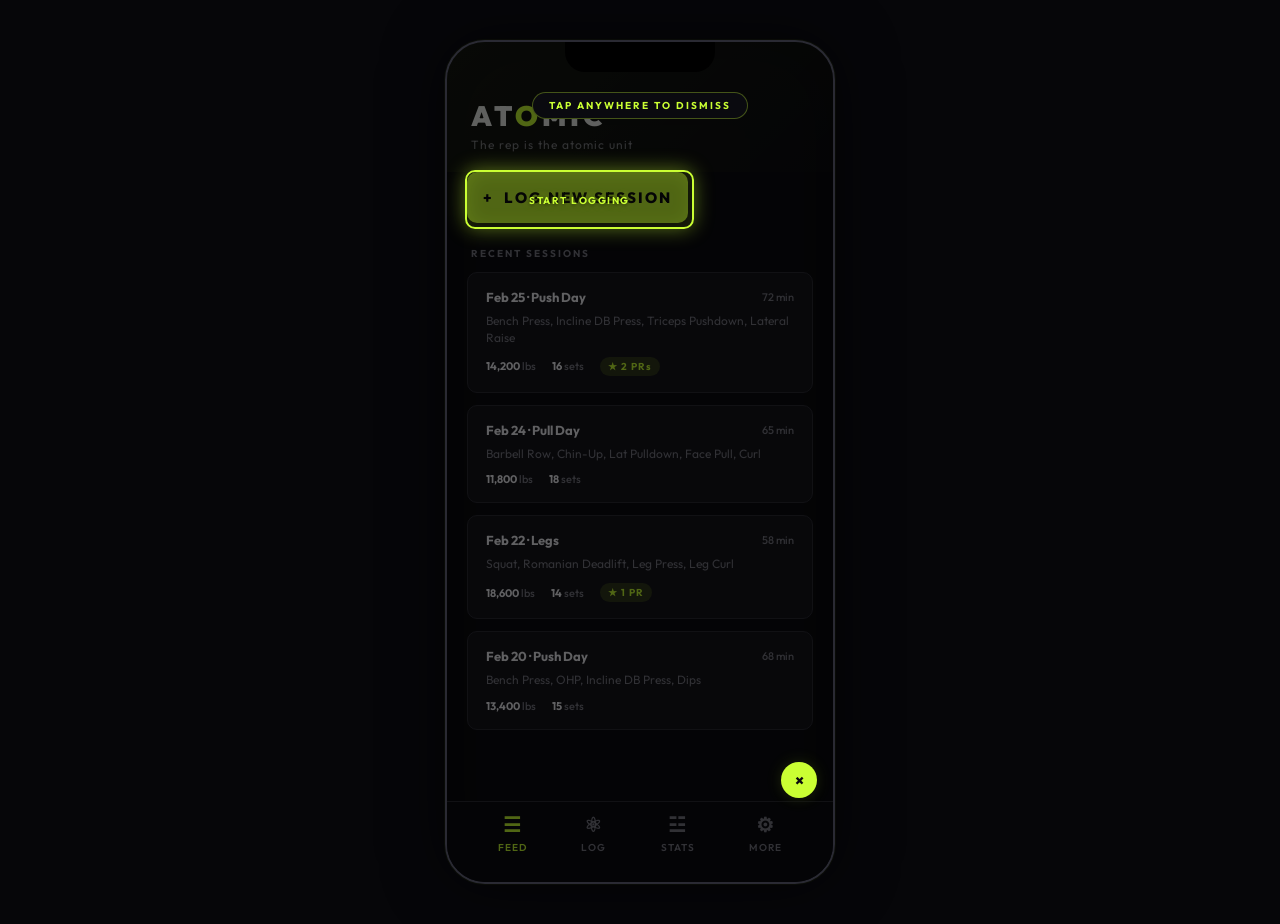
==== designs/prototype.html @ 3851bb8d "Update hotspot hints to reflect all interactive elements - Exercise screen: add delete-set hint - De" ====
<!DOCTYPE html>
<html lang="en">
<head>
<meta charset="UTF-8">
<meta name="viewport" content="width=device-width, initial-scale=1.0">
<title>Atomic — Interactive Prototype</title>
<link href="https://fonts.googleapis.com/css2?family=Outfit:wght@300;400;500;600;700;800;900&display=swap" rel="stylesheet">
<style>
  *, *::before, *::after { box-sizing: border-box; margin: 0; padding: 0; }

  body {
    background: #060609;
    font-family: 'Outfit', sans-serif;
    color: #F0F0F5;
    min-height: 100vh;
    display: flex;
    justify-content: center;
    align-items: flex-start;
    padding: 40px 20px;
  }

  :root {
    --bg: #0A0A0F;
    --surface: #141419;
    --border: #2A2A33;
    --text-primary: #F0F0F5;
    --text-secondary: #7A7A85;
    --text-tertiary: #4A4A52;
    --volt: #CAFF33;
    --volt-dim: rgba(202, 255, 51, 0.15);
    --volt-glow: rgba(202, 255, 51, 0.4);
    --cyan: #00E5FF;
    --cyan-dim: rgba(0, 229, 255, 0.08);
    --cyan-glow: rgba(0, 229, 255, 0.35);
    --radius: 10px;
    --radius-sm: 6px;
  }

  /* ── Phone Frame ── */
  .phone {
    width: 390px;
    height: 844px;
    background: var(--bg);
    border-radius: 40px;
    border: 2px solid var(--border);
    overflow: hidden;
    position: relative;
    box-shadow:
      0 0 60px rgba(0,0,0,0.6),
      0 0 1px 1px rgba(202,255,51,0.05),
      inset 0 0 80px rgba(0,0,0,0.3);
  }

  .phone::before {
    content: '';
    position: absolute;
    top: 0;
    left: 50%;
    transform: translateX(-50%);
    width: 150px;
    height: 30px;
    background: #000;
    border-radius: 0 0 20px 20px;
    z-index: 10;
  }

  /* ── Screens ── */
  .screen {
    position: absolute;
    inset: 0;
    display: none;
    flex-direction: column;
  }

  .screen.active {
    display: flex;
  }

  .screen-scroll {
    flex: 1;
    overflow-y: auto;
    padding-bottom: 80px;
  }

  .screen-scroll::-webkit-scrollbar { width: 0; }

  /* ── Bottom Nav ── */
  .bottom-nav {
    position: absolute;
    bottom: 0;
    left: 0;
    right: 0;
    padding: 10px 24px 28px;
    display: flex;
    justify-content: space-around;
    border-top: 1px solid var(--border);
    background: rgba(10,10,15,0.95);
    z-index: 5;
  }

  .nav-item {
    display: flex;
    flex-direction: column;
    align-items: center;
    gap: 4px;
    font-size: 10px;
    font-weight: 600;
    letter-spacing: 1px;
    text-transform: uppercase;
    color: var(--text-secondary);
    cursor: pointer;
  }

  .nav-item.active { color: var(--volt); }
  .nav-item .nav-icon { font-size: 20px; }

  /* ── Ambient Header ── */
  .header-ambient {
    position: relative;
    overflow: hidden;
  }

  .header-ambient::before {
    content: '';
    position: absolute;
    inset: 0;
    background: linear-gradient(135deg, rgba(202,255,51,0.06) 0%, transparent 40%, rgba(0,229,255,0.04) 60%, transparent 100%);
    background-size: 300% 300%;
    animation: ambientGlow 8s ease-in-out infinite;
    pointer-events: none;
  }

  @keyframes ambientGlow {
    0%, 100% { background-position: 0% 50%; }
    25% { background-position: 100% 0%; }
    50% { background-position: 100% 100%; }
    75% { background-position: 0% 100%; }
  }

  /* ── Clickable elements ── */
  [data-goto] { cursor: pointer; }
  [data-goto]:hover { opacity: 0.85; }

  /* ═══════════════════════════════════
     SCREEN: HOME
     ═══════════════════════════════════ */

  .home-header {
    padding: 56px 24px 20px;
  }

  .home-logo {
    font-size: 28px;
    font-weight: 900;
    letter-spacing: 4px;
    text-transform: uppercase;
  }

  .home-logo span { color: var(--volt); }

  .home-subtitle {
    font-size: 12px;
    color: var(--text-secondary);
    letter-spacing: 1px;
    margin-top: 4px;
  }

  .log-new-btn {
    display: flex;
    align-items: center;
    justify-content: center;
    gap: 10px;
    margin: 0 20px 24px;
    padding: 16px;
    background: var(--volt);
    color: #0A0A0F;
    border: none;
    border-radius: var(--radius);
    font-family: 'Outfit', sans-serif;
    font-size: 15px;
    font-weight: 800;
    letter-spacing: 2px;
    text-transform: uppercase;
    cursor: pointer;
    box-shadow: 0 0 20px var(--volt-dim), 0 4px 12px rgba(0,0,0,0.3);
    transition: box-shadow 0.2s;
  }

  .log-new-btn:hover {
    box-shadow: 0 0 32px var(--volt-glow), 0 4px 12px rgba(0,0,0,0.3);
  }

  .feed-label {
    font-size: 10px;
    font-weight: 700;
    letter-spacing: 2px;
    text-transform: uppercase;
    color: var(--text-secondary);
    padding: 0 24px 12px;
  }

  /* ── Session Cards (Feed) ── */
  .session-card {
    margin: 0 20px 12px;
    padding: 16px 18px;
    background: var(--surface);
    border: 1px solid var(--border);
    border-radius: var(--radius);
    cursor: pointer;
    transition: border-color 0.2s;
  }

  .session-card:hover {
    border-color: rgba(202,255,51,0.2);
  }

  .sc-top {
    display: flex;
    justify-content: space-between;
    align-items: center;
    margin-bottom: 8px;
  }

  .sc-date {
    font-size: 13px;
    font-weight: 700;
    color: var(--text-primary);
  }

  .sc-duration {
    font-size: 11px;
    color: var(--text-secondary);
    font-weight: 500;
  }

  .sc-exercises {
    font-size: 12px;
    color: var(--text-secondary);
    margin-bottom: 10px;
    line-height: 1.4;
  }

  .sc-bottom {
    display: flex;
    gap: 16px;
    align-items: center;
  }

  .sc-stat {
    font-size: 11px;
    color: var(--text-secondary);
    font-weight: 500;
  }

  .sc-stat strong {
    color: var(--text-primary);
    font-weight: 700;
  }

  .sc-pr {
    font-size: 10px;
    font-weight: 700;
    color: var(--volt);
    letter-spacing: 1px;
    background: var(--volt-dim);
    padding: 3px 8px;
    border-radius: 10px;
  }

  /* ═══════════════════════════════════
     SCREEN: SESSION
     ═══════════════════════════════════ */

  .session-header {
    padding: 52px 24px 16px;
  }

  .session-header-top {
    display: flex;
    align-items: center;
    justify-content: space-between;
    margin-bottom: 12px;
  }

  .session-title {
    font-size: 22px;
    font-weight: 800;
    letter-spacing: 1px;
  }

  .session-timer {
    font-size: 14px;
    font-weight: 600;
    color: var(--volt);
    font-variant-numeric: tabular-nums;
  }

  .session-back {
    color: var(--text-secondary);
    font-size: 20px;
    cursor: pointer;
  }

  /* ── Session Notes ── */
  .session-note-area {
    margin: 0 20px 16px;
    padding: 12px 14px;
    background: var(--surface);
    border: 1px solid var(--border);
    border-radius: var(--radius-sm);
    display: flex;
    align-items: flex-start;
    gap: 10px;
    cursor: pointer;
    transition: border-color 0.2s;
  }

  .session-note-area:hover {
    border-color: rgba(202,255,51,0.2);
  }

  .session-note-icon {
    font-size: 14px;
    color: var(--text-secondary);
    flex-shrink: 0;
    margin-top: 1px;
  }

  .session-note-text {
    font-size: 12.5px;
    color: var(--text-secondary);
    font-style: italic;
    line-height: 1.4;
  }

  .session-note-text.has-note {
    color: var(--text-primary);
    font-style: normal;
  }

  /* ── Exercise List ── */
  .exercise-card {
    margin: 0 20px 10px;
    padding: 14px 16px;
    background: var(--surface);
    border: 1px solid var(--border);
    border-radius: var(--radius);
    cursor: pointer;
    transition: all 0.2s;
  }

  .exercise-card:hover {
    border-color: rgba(202,255,51,0.25);
    background: rgba(20,20,25,0.8);
  }

  .ec-top {
    display: flex;
    justify-content: space-between;
    align-items: center;
    margin-bottom: 6px;
  }

  .ec-name {
    font-size: 15px;
    font-weight: 700;
    letter-spacing: 0.5px;
    text-transform: uppercase;
  }

  .ec-sets-count {
    font-size: 11px;
    color: var(--text-secondary);
    font-weight: 600;
  }

  .ec-last {
    font-size: 11.5px;
    color: var(--text-secondary);
    font-weight: 400;
  }

  .ec-suggestion {
    font-size: 11px;
    color: var(--cyan);
    margin-top: 4px;
    font-weight: 500;
  }

  .add-exercise-btn {
    display: flex;
    align-items: center;
    justify-content: center;
    gap: 8px;
    margin: 16px 20px;
    padding: 14px;
    border: 1px dashed var(--border);
    border-radius: var(--radius);
    background: transparent;
    color: var(--text-secondary);
    font-family: 'Outfit', sans-serif;
    font-size: 13px;
    font-weight: 600;
    letter-spacing: 1px;
    cursor: pointer;
    transition: all 0.2s;
  }

  .add-exercise-btn:hover {
    border-color: var(--volt);
    color: var(--volt);
  }

  .finish-btn {
    display: flex;
    align-items: center;
    justify-content: center;
    margin: 8px 20px 20px;
    padding: 14px;
    background: transparent;
    border: 1px solid rgba(255,80,80,0.3);
    border-radius: var(--radius);
    color: #FF5252;
    font-family: 'Outfit', sans-serif;
    font-size: 13px;
    font-weight: 700;
    letter-spacing: 1px;
    text-transform: uppercase;
    cursor: pointer;
    transition: all 0.2s;
  }

  .finish-btn:hover {
    background: rgba(255,80,80,0.08);
  }

  /* ═══════════════════════════════════
     SCREEN: EXERCISE
     ═══════════════════════════════════ */

  .ex-header {
    padding: 52px 24px 0;
  }

  .ex-header-top {
    display: flex;
    align-items: center;
    justify-content: space-between;
    margin-bottom: 4px;
  }

  .ex-back {
    color: var(--text-secondary);
    font-size: 20px;
    cursor: pointer;
  }

  .ex-header-actions {
    display: flex;
    gap: 12px;
    align-items: center;
  }

  .ex-note-icon {
    font-size: 18px;
    color: var(--text-secondary);
    cursor: pointer;
    position: relative;
    transition: color 0.2s;
  }

  .ex-note-icon:hover { color: var(--text-primary); }

  .ex-note-icon.has-note { color: var(--volt); }

  .ex-name {
    font-size: 26px;
    font-weight: 800;
    letter-spacing: 2px;
    text-transform: uppercase;
    margin: 8px 0 16px;
    position: relative;
    z-index: 1;
  }

  /* ── Exercise Note (inline expandable) ── */
  .ex-note-expanded {
    margin: -8px 0 12px;
    padding: 10px 14px;
    background: var(--surface);
    border: 1px solid var(--border);
    border-radius: var(--radius-sm);
    position: relative;
    z-index: 1;
  }

  .ex-note-input {
    width: 100%;
    background: transparent;
    border: none;
    color: var(--text-primary);
    font-family: 'Outfit', sans-serif;
    font-size: 12.5px;
    font-weight: 400;
    line-height: 1.5;
    resize: none;
    outline: none;
    min-height: 36px;
  }

  .ex-note-input::placeholder {
    color: var(--text-tertiary);
    font-style: italic;
  }

  /* ── Tabs ── */
  .tabs {
    display: flex;
    border-bottom: 1px solid var(--border);
    position: relative;
    z-index: 1;
  }

  .tab {
    flex: 1;
    text-align: center;
    padding: 12px 0;
    font-size: 13px;
    font-weight: 600;
    letter-spacing: 1.5px;
    text-transform: uppercase;
    color: var(--text-secondary);
    cursor: pointer;
    position: relative;
    transition: color 0.2s;
  }

  .tab.active { color: var(--volt); }

  .tab.active::after {
    content: '';
    position: absolute;
    bottom: -1px;
    left: 10%;
    width: 80%;
    height: 2px;
    background: var(--volt);
    border-radius: 2px;
    box-shadow: 0 0 8px var(--volt-glow), 0 0 20px var(--volt-dim);
  }

  .content { padding: 16px 20px 20px; }

  /* ── Suggestion ── */
  .suggestion {
    display: flex;
    align-items: center;
    gap: 8px;
    padding: 10px 14px;
    background: var(--cyan-dim);
    border: 1px solid rgba(0,229,255,0.12);
    border-radius: var(--radius-sm);
    margin-bottom: 18px;
    font-size: 12.5px;
    color: var(--cyan);
    font-weight: 500;
    letter-spacing: 0.3px;
  }

  /* ── Set Table ── */
  .set-table { width: 100%; border-collapse: collapse; }

  .set-table thead th {
    font-size: 10px;
    font-weight: 700;
    letter-spacing: 2px;
    text-transform: uppercase;
    color: var(--text-secondary);
    padding: 0 0 10px;
    text-align: center;
    border-bottom: 1px solid var(--border);
  }

  .set-table thead th:first-child {
    text-align: left;
    width: 42px;
  }

  .set-table thead th:nth-child(4) { width: 32px; }
  .set-table thead th:last-child { width: 28px; }

  .set-delete {
    color: var(--text-tertiary);
    font-size: 16px;
    cursor: pointer;
    transition: color 0.15s;
    user-select: none;
  }

  .set-delete:hover { color: #FF5252; }

  .set-table tbody tr {
    border-bottom: 1px solid rgba(42,42,51,0.5);
    transition: background 0.15s;
  }

  .set-table tbody td {
    padding: 12px 4px;
    text-align: center;
    font-size: 15px;
    font-weight: 700;
    vertical-align: middle;
    font-variant-numeric: tabular-nums;
  }

  .set-table tbody td:first-child {
    text-align: left;
    font-size: 13px;
    font-weight: 600;
    color: var(--text-secondary);
    padding-left: 2px;
  }

  /* ── More Dots ── */
  .more-dots {
    color: var(--text-secondary);
    font-size: 16px;
    cursor: pointer;
    position: relative;
    display: inline-flex;
    align-items: center;
    letter-spacing: 1px;
  }

  .has-detail { border-bottom: none !important; }
  .has-detail td { padding-bottom: 4px !important; }

  .has-detail .more-dots::after {
    content: '';
    position: absolute;
    top: -2px;
    right: -8px;
    width: 6px;
    height: 6px;
    background: var(--volt);
    border-radius: 50%;
    box-shadow: 0 0 6px var(--volt-glow);
  }

  /* ── Drop-set sub-row ── */
  .drop-row { border-bottom: 1px solid rgba(42,42,51,0.5); }

  .drop-row td {
    padding-top: 0 !important;
    padding-bottom: 10px !important;
    font-size: 13px !important;
  }

  .drop-row td:first-child { position: relative; }

  .drop-row td:first-child::before {
    content: '↳';
    position: absolute;
    right: 2px;
    top: 0;
    font-size: 12px;
    color: var(--cyan);
    opacity: 0.6;
  }

  .drop-weight {
    color: var(--cyan) !important;
    font-weight: 600 !important;
    font-size: 13px !important;
    text-shadow: 0 0 6px var(--cyan-glow);
  }

  .drop-reps {
    color: var(--cyan) !important;
    font-weight: 600 !important;
    font-size: 13px !important;
    opacity: 0.8;
  }

  /* ── Input Row ── */
  .input-row {
    display: flex;
    align-items: center;
    gap: 8px;
    padding: 14px 12px;
    margin: 4px -4px 0;
    border-left: 3px solid var(--volt);
    border-radius: 0 var(--radius-sm) var(--radius-sm) 0;
    background: linear-gradient(90deg, var(--volt-dim), transparent 60%);
  }

  .input-row .set-num {
    font-size: 13px;
    font-weight: 600;
    color: var(--text-secondary);
    min-width: 28px;
  }

  .input-field {
    background: var(--surface);
    border: 1px solid var(--border);
    border-radius: var(--radius-sm);
    color: var(--text-primary);
    font-family: 'Outfit', sans-serif;
    font-size: 16px;
    font-weight: 700;
    padding: 10px 8px;
    text-align: center;
    width: 72px;
    outline: none;
    transition: border-color 0.2s;
  }

  .input-field:focus, .input-field.has-value {
    border-color: var(--volt);
    box-shadow: 0 0 6px var(--volt-dim);
  }

  .input-multiply {
    color: var(--text-secondary);
    font-size: 14px;
    font-weight: 600;
  }

  .log-set-btn {
    margin-left: auto;
    padding: 10px 18px;
    background: var(--volt);
    color: #0A0A0F;
    border: none;
    border-radius: var(--radius-sm);
    font-family: 'Outfit', sans-serif;
    font-size: 12px;
    font-weight: 800;
    letter-spacing: 1.5px;
    text-transform: uppercase;
    cursor: pointer;
    box-shadow: 0 0 10px var(--volt-dim);
  }

  /* ── Tags ── */
  .tags { display: flex; gap: 8px; margin: 16px 0; flex-wrap: wrap; }

  .tag.active {
    background: rgba(202,255,51,0.2);
    border-color: var(--volt);
    box-shadow: 0 0 10px var(--volt-dim);
  }

  .tag {
    padding: 6px 14px;
    border: 1px solid rgba(202,255,51,0.35);
    border-radius: 20px;
    font-size: 10.5px;
    font-weight: 700;
    letter-spacing: 2px;
    text-transform: uppercase;
    color: var(--volt);
    cursor: pointer;
    background: rgba(202,255,51,0.04);
  }

  .add-set-btn {
    width: 100%;
    padding: 14px;
    border: 1px dashed var(--border);
    border-radius: var(--radius);
    background: transparent;
    color: var(--text-secondary);
    font-family: 'Outfit', sans-serif;
    font-size: 13px;
    font-weight: 600;
    letter-spacing: 1px;
    cursor: pointer;
    display: flex;
    align-items: center;
    justify-content: center;
    gap: 8px;
  }

  /* ═══════════════════════════════════
     SCREEN: PER-REP DETAIL
     ═══════════════════════════════════ */

  .detail-header {
    display: flex;
    align-items: center;
    justify-content: space-between;
    padding: 52px 24px 16px;
    position: relative;
  }

  .detail-header::before {
    content: '';
    position: absolute;
    inset: 0;
    background: linear-gradient(135deg, rgba(0,229,255,0.05) 0%, transparent 50%, rgba(202,255,51,0.04) 100%);
    background-size: 300% 300%;
    animation: ambientGlow 8s ease-in-out infinite;
    pointer-events: none;
  }

  .detail-back {
    color: var(--text-secondary);
    font-size: 20px;
    cursor: pointer;
    position: relative;
    z-index: 1;
    margin-right: 12px;
  }

  .detail-title {
    font-size: 18px;
    font-weight: 800;
    letter-spacing: 2px;
    text-transform: uppercase;
    position: relative;
    z-index: 1;
    flex: 1;
  }

  .detail-title .rep-count { color: var(--volt); }

  .done-btn {
    padding: 8px 22px;
    background: var(--volt);
    color: #0A0A0F;
    border: none;
    border-radius: 20px;
    font-family: 'Outfit', sans-serif;
    font-size: 12px;
    font-weight: 800;
    letter-spacing: 1.5px;
    text-transform: uppercase;
    cursor: pointer;
    position: relative;
    z-index: 1;
    box-shadow: 0 0 16px var(--volt-dim);
  }

  .rep-content { padding: 0 20px 20px; }

  .rep-table-header {
    display: grid;
    grid-template-columns: 44px 1fr 60px 32px 28px;
    gap: 4px;
    padding: 0 0 10px;
    border-bottom: 1px solid var(--border);
    margin-bottom: 2px;
  }

  .rep-table-header span {
    font-size: 10px;
    font-weight: 700;
    letter-spacing: 2px;
    text-transform: uppercase;
    color: var(--text-secondary);
  }

  .rep-table-header span:nth-child(2),
  .rep-table-header span:nth-child(3),
  .rep-table-header span:nth-child(4) { text-align: center; }

  .rep-row {
    display: grid;
    grid-template-columns: 44px 1fr 60px 32px 28px;
    gap: 4px;
    align-items: center;
    padding: 9px 0;
    border-bottom: 1px solid rgba(42,42,51,0.4);
    position: relative;
  }

  .rep-row.weight-changed {
    background: var(--cyan-dim);
    margin: 0 -20px;
    padding-left: 20px;
    padding-right: 20px;
  }

  .rep-num {
    font-size: 13px;
    font-weight: 600;
    color: var(--text-secondary);
  }

  .rep-weight-cell { text-align: center; }

  .rep-weight {
    font-size: 16px;
    font-weight: 700;
    font-variant-numeric: tabular-nums;
  }

  .rep-weight.changed {
    color: var(--cyan);
    text-shadow: 0 0 8px var(--cyan-glow);
  }

  .rep-flags {
    display: flex;
    gap: 3px;
    justify-content: center;
    flex-wrap: wrap;
  }

  .rep-flag {
    font-size: 8.5px;
    font-weight: 700;
    letter-spacing: 1px;
    text-transform: uppercase;
    padding: 3px 6px;
    border-radius: 3px;
    line-height: 1;
  }

  .rep-flag.assisted {
    background: rgba(0,229,255,0.12);
    color: var(--cyan);
    border: 1px solid rgba(0,229,255,0.2);
  }

  .rep-flag.partial {
    background: rgba(255,170,0,0.1);
    color: #FFAA00;
    border: 1px solid rgba(255,170,0,0.2);
  }

  .rep-flag.failure {
    background: rgba(255,60,60,0.1);
    color: #FF5252;
    border: 1px solid rgba(255,60,60,0.2);
  }

  .rep-more {
    text-align: center;
    color: var(--text-secondary);
    font-size: 14px;
    cursor: pointer;
    transition: color 0.15s;
  }

  .rep-more:hover { color: var(--volt); }

  .rep-delete {
    text-align: center;
    color: var(--text-tertiary);
    font-size: 16px;
    cursor: pointer;
    transition: color 0.15s;
    line-height: 1;
    user-select: none;
  }

  .rep-delete:hover { color: #FF5252; }

  @keyframes repFlash {
    0% { background: var(--volt-dim); }
    100% { background: transparent; }
  }

  .rep-row.just-added {
    animation: repFlash 0.5s ease-out;
  }

  /* ── Flag Popover ── */
  .popover-anchor { position: relative; }

  .flag-popover {
    position: absolute;
    right: 0;
    top: 100%;
    margin-top: 4px;
    z-index: 100;
    min-width: 160px;
    padding: 8px 0;
    background: rgba(25, 25, 35, 0.85);
    backdrop-filter: blur(20px);
    -webkit-backdrop-filter: blur(20px);
    border: 1px solid rgba(0,229,255,0.15);
    border-radius: var(--radius);
    box-shadow: 0 8px 32px rgba(0,0,0,0.5), 0 0 1px rgba(0,229,255,0.2);
  }

  .popover-item {
    display: flex;
    align-items: center;
    gap: 10px;
    padding: 10px 16px;
    font-size: 12px;
    font-weight: 600;
    letter-spacing: 0.5px;
    color: var(--text-primary);
    cursor: pointer;
  }

  .popover-item .pi-icon {
    font-size: 14px;
    width: 20px;
    text-align: center;
  }

  .popover-item.active {
    color: var(--cyan);
    text-shadow: 0 0 6px var(--cyan-glow);
  }

  .popover-divider {
    height: 1px;
    background: var(--border);
    margin: 4px 0;
  }

  /* ── Help FAB ── */
  .help-fab {
    position: absolute;
    bottom: 84px;
    right: 16px;
    width: 36px;
    height: 36px;
    border-radius: 50%;
    background: var(--volt);
    color: var(--bg);
    border: none;
    font-family: 'Outfit', sans-serif;
    font-size: 16px;
    font-weight: 800;
    cursor: pointer;
    z-index: 200;
    display: flex;
    align-items: center;
    justify-content: center;
    box-shadow: 0 0 16px var(--volt-dim), 0 2px 8px rgba(0,0,0,0.4);
    transition: all 0.2s;
    animation: fabPulse 3s ease-in-out infinite;
  }

  .help-fab:hover {
    transform: scale(1.1);
    box-shadow: 0 0 24px var(--volt-glow), 0 2px 12px rgba(0,0,0,0.5);
  }

  @keyframes fabPulse {
    0%, 100% { box-shadow: 0 0 16px var(--volt-dim), 0 2px 8px rgba(0,0,0,0.4); }
    50% { box-shadow: 0 0 24px var(--volt-glow), 0 2px 12px rgba(0,0,0,0.4); }
  }

  /* ── Hotspot overlay ── */
  .hotspot-overlay {
    display: none;
    position: absolute;
    inset: 0;
    background: rgba(0,0,0,0.6);
    z-index: 150;
    pointer-events: auto;
    cursor: pointer;
  }

  .hotspot-overlay.visible { display: block; }

  .hotspot-marker {
    position: absolute;
    border: 2px solid var(--volt);
    border-radius: 10px;
    box-shadow: 0 0 20px var(--volt-glow), inset 0 0 20px var(--volt-dim);
    animation: markerPulse 1.5s ease-in-out infinite;
    pointer-events: none;
  }

  .hotspot-label {
    position: absolute;
    top: 50%;
    left: 50%;
    transform: translate(-50%, -50%);
    font-size: 10px;
    font-weight: 700;
    letter-spacing: 1.5px;
    text-transform: uppercase;
    color: var(--volt);
    white-space: nowrap;
    text-shadow: 0 0 8px var(--volt-glow), 0 1px 4px rgba(0,0,0,0.8);
    pointer-events: none;
  }

  @keyframes markerPulse {
    0%, 100% { box-shadow: 0 0 20px var(--volt-glow), inset 0 0 20px var(--volt-dim); }
    50% { box-shadow: 0 0 32px var(--volt-glow), inset 0 0 30px var(--volt-dim); }
  }

  .hotspot-hint-text {
    position: absolute;
    top: 50px;
    left: 50%;
    transform: translateX(-50%);
    font-size: 10px;
    font-weight: 700;
    letter-spacing: 2px;
    text-transform: uppercase;
    color: var(--volt);
    background: var(--bg);
    padding: 6px 16px;
    border-radius: 20px;
    border: 1px solid rgba(202,255,51,0.3);
    z-index: 160;
    white-space: nowrap;
  }

  /* ── Mobile-friendly: fill viewport on small screens ── */
  @media (max-width: 430px) {
    body { padding: 0; }
    .phone {
      width: 100vw;
      height: 100vh;
      height: 100dvh;
      border-radius: 0;
      border: none;
      box-shadow: none;
    }
    .phone::before { display: none; }
  }
</style>
</head>
<body>

<div class="phone">

  <!-- ═══ SCREEN: HOME ═══ -->
  <div class="screen active" id="screen-home">
    <div class="screen-scroll">
      <div class="home-header header-ambient">
        <div class="home-logo">AT<span>O</span>MIC</div>
        <div class="home-subtitle">The rep is the atomic unit</div>
      </div>

      <button class="log-new-btn" data-goto="screen-session">
        <span>+</span> Log New Session
      </button>

      <div class="feed-label">Recent Sessions</div>

      <div class="session-card">
        <div class="sc-top">
          <span class="sc-date">Feb 25 &middot; Push Day</span>
          <span class="sc-duration">72 min</span>
        </div>
        <div class="sc-exercises">Bench Press, Incline DB Press, Triceps Pushdown, Lateral Raise</div>
        <div class="sc-bottom">
          <span class="sc-stat"><strong>14,200</strong> lbs</span>
          <span class="sc-stat"><strong>16</strong> sets</span>
          <span class="sc-pr">&#9733; 2 PRs</span>
        </div>
      </div>

      <div class="session-card">
        <div class="sc-top">
          <span class="sc-date">Feb 24 &middot; Pull Day</span>
          <span class="sc-duration">65 min</span>
        </div>
        <div class="sc-exercises">Barbell Row, Chin-Up, Lat Pulldown, Face Pull, Curl</div>
        <div class="sc-bottom">
          <span class="sc-stat"><strong>11,800</strong> lbs</span>
          <span class="sc-stat"><strong>18</strong> sets</span>
        </div>
      </div>

      <div class="session-card">
        <div class="sc-top">
          <span class="sc-date">Feb 22 &middot; Legs</span>
          <span class="sc-duration">58 min</span>
        </div>
        <div class="sc-exercises">Squat, Romanian Deadlift, Leg Press, Leg Curl</div>
        <div class="sc-bottom">
          <span class="sc-stat"><strong>18,600</strong> lbs</span>
          <span class="sc-stat"><strong>14</strong> sets</span>
          <span class="sc-pr">&#9733; 1 PR</span>
        </div>
      </div>

      <div class="session-card">
        <div class="sc-top">
          <span class="sc-date">Feb 20 &middot; Push Day</span>
          <span class="sc-duration">68 min</span>
        </div>
        <div class="sc-exercises">Bench Press, OHP, Incline DB Press, Dips</div>
        <div class="sc-bottom">
          <span class="sc-stat"><strong>13,400</strong> lbs</span>
          <span class="sc-stat"><strong>15</strong> sets</span>
        </div>
      </div>
    </div>

    <div class="bottom-nav">
      <div class="nav-item active"><span class="nav-icon">&#9776;</span>Feed</div>
      <div class="nav-item"><span class="nav-icon">&#9883;</span>Log</div>
      <div class="nav-item"><span class="nav-icon">&#9779;</span>Stats</div>
      <div class="nav-item"><span class="nav-icon">&#9881;</span>More</div>
    </div>
  </div>

  <!-- ═══ SCREEN: SESSION ═══ -->
  <div class="screen" id="screen-session">
    <div class="screen-scroll">
      <div class="session-header header-ambient">
        <div class="session-header-top">
          <span class="session-back" data-goto="screen-home">&#8592;</span>
          <span class="session-title">New Session</span>
          <span class="session-timer">12:34</span>
        </div>
      </div>

      <!-- Session Note -->
      <div class="session-note-area" id="session-note-toggle">
        <span class="session-note-icon">&#9998;</span>
        <span class="session-note-text">Add a note about today's session...</span>
      </div>

      <!-- Exercise Cards -->
      <div class="exercise-card" data-goto="screen-exercise">
        <div class="ec-top">
          <span class="ec-name">Bench Press</span>
          <span class="ec-sets-count">4 sets</span>
        </div>
        <div class="ec-last">Last: 225 &times; 8, 8, 8, 6 &middot; Feb 25</div>
        <div class="ec-suggestion">&#9889; Suggested: 225 lbs &middot; fatigue ~15%</div>
      </div>

      <button class="add-exercise-btn">
        <span>+</span> Add Exercise
      </button>

      <button class="finish-btn">
        Finish Session
      </button>
    </div>

    <div class="bottom-nav">
      <div class="nav-item"><span class="nav-icon">&#9776;</span>Feed</div>
      <div class="nav-item active"><span class="nav-icon">&#9883;</span>Log</div>
      <div class="nav-item"><span class="nav-icon">&#9779;</span>Stats</div>
      <div class="nav-item"><span class="nav-icon">&#9881;</span>More</div>
    </div>
  </div>

  <!-- ═══ SCREEN: EXERCISE ═══ -->
  <div class="screen" id="screen-exercise">
    <div class="screen-scroll">
      <div class="ex-header header-ambient">
        <div class="ex-header-top">
          <span class="ex-back" data-goto="screen-session">&#8592;</span>
          <div class="ex-header-actions">
            <span class="ex-note-icon has-note" id="ex-note-toggle" title="Exercise note">&#9998;</span>
            <button class="done-btn" data-goto="screen-session">Done</button>
          </div>
        </div>
        <div class="ex-name">Bench Press</div>

        <!-- Exercise Note (expanded) -->
        <div class="ex-note-expanded" id="ex-note-area">
          <textarea class="ex-note-input" rows="2" placeholder="Add a note about this exercise...">Try wider grip next time. Felt tight on first warmup set.</textarea>
        </div>

        <!-- Exercise-level tags (describe the exercise as a whole) -->
        <div class="tags" id="ex-tags" style="padding: 0 24px; margin: 0 0 4px;">
          <span class="tag">AMRAP</span>
          <span class="tag">Backoff</span>
        </div>

        <div class="tabs">
          <div class="tab active">New</div>
          <div class="tab">History</div>
          <div class="tab">Graph</div>
        </div>
      </div>

      <div class="content">
        <div class="suggestion">
          <span>&#9889;</span>
          Suggested: 225 lbs (fatigue ~15%)
        </div>

        <table class="set-table">
          <thead>
            <tr>
              <th>Set</th>
              <th>Lbs</th>
              <th>Reps</th>
              <th></th>
              <th></th>
            </tr>
          </thead>
          <tbody id="set-rows">
            <tr>
              <td class="set-num-cell">1</td>
              <td>135</td>
              <td>5</td>
              <td><span class="more-dots">&#8943;</span></td>
              <td><span class="set-delete">&#8722;</span></td>
            </tr>
            <tr>
              <td class="set-num-cell">2</td>
              <td>225</td>
              <td>8</td>
              <td><span class="more-dots">&#8943;</span></td>
              <td><span class="set-delete">&#8722;</span></td>
            </tr>
            <tr>
              <td class="set-num-cell">3</td>
              <td>225</td>
              <td>8</td>
              <td><span class="more-dots">&#8943;</span></td>
              <td><span class="set-delete">&#8722;</span></td>
            </tr>
            <tr class="has-detail">
              <td class="set-num-cell">4</td>
              <td>225</td>
              <td>8</td>
              <td><span class="more-dots" data-goto="screen-detail">&#8943;</span></td>
              <td><span class="set-delete">&#8722;</span></td>
            </tr>
            <tr class="drop-row">
              <td></td>
              <td><span class="drop-weight">185</span></td>
              <td><span class="drop-reps">4</span></td>
              <td></td>
              <td></td>
            </tr>
          </tbody>
        </table>

        <div class="input-row">
          <span class="set-num" id="next-set-num">5</span>
          <input class="input-field has-value" type="text" id="set-weight-input" value="225">
          <span class="input-multiply">&times;</span>
          <input class="input-field" type="text" id="set-reps-input" value="" placeholder="&#8212;">
          <button class="log-set-btn" id="log-set-btn">Log</button>
        </div>

        <button class="add-set-btn">
          <span>+</span> Add Set
        </button>
      </div>
    </div>

    <div class="bottom-nav">
      <div class="nav-item"><span class="nav-icon">&#9776;</span>Feed</div>
      <div class="nav-item active"><span class="nav-icon">&#9883;</span>Log</div>
      <div class="nav-item"><span class="nav-icon">&#9779;</span>Stats</div>
      <div class="nav-item"><span class="nav-icon">&#9881;</span>More</div>
    </div>
  </div>

  <!-- ═══ SCREEN: PER-REP DETAIL ═══ -->
  <div class="screen" id="screen-detail">
    <div class="screen-scroll">
      <div class="detail-header">
        <span class="detail-back" data-goto="screen-exercise">&#8592;</span>
        <div class="detail-title">Set 4 &middot; <span class="rep-count">12 Reps</span></div>
        <button class="done-btn" data-goto="screen-exercise">Done</button>
      </div>

      <div class="rep-content" id="rep-content">
        <div class="rep-table-header">
          <span>Rep</span>
          <span>Lbs</span>
          <span>Flags</span>
          <span></span>
          <span></span>
        </div>

        <div id="rep-rows">
          <div class="rep-row" data-idx="0"><span class="rep-num">1</span><div class="rep-weight-cell"><span class="rep-weight">225</span></div><div class="rep-flags"></div><div class="rep-more">&#8943;</div><div class="rep-delete">&#8722;</div></div>
          <div class="rep-row" data-idx="1"><span class="rep-num">2</span><div class="rep-weight-cell"><span class="rep-weight">225</span></div><div class="rep-flags"></div><div class="rep-more">&#8943;</div><div class="rep-delete">&#8722;</div></div>
          <div class="rep-row" data-idx="2"><span class="rep-num">3</span><div class="rep-weight-cell"><span class="rep-weight">225</span></div><div class="rep-flags"></div><div class="rep-more">&#8943;</div><div class="rep-delete">&#8722;</div></div>
          <div class="rep-row" data-idx="3"><span class="rep-num">4</span><div class="rep-weight-cell"><span class="rep-weight">225</span></div><div class="rep-flags"></div><div class="rep-more">&#8943;</div><div class="rep-delete">&#8722;</div></div>
          <div class="rep-row" data-idx="4"><span class="rep-num">5</span><div class="rep-weight-cell"><span class="rep-weight">225</span></div><div class="rep-flags"></div><div class="rep-more">&#8943;</div><div class="rep-delete">&#8722;</div></div>
          <div class="rep-row" data-idx="5"><span class="rep-num">6</span><div class="rep-weight-cell"><span class="rep-weight">225</span></div><div class="rep-flags"></div><div class="rep-more">&#8943;</div><div class="rep-delete">&#8722;</div></div>
          <div class="rep-row" data-idx="6"><span class="rep-num">7</span><div class="rep-weight-cell"><span class="rep-weight">225</span></div><div class="rep-flags"></div><div class="rep-more">&#8943;</div><div class="rep-delete">&#8722;</div></div>
          <div class="rep-row" data-idx="7"><span class="rep-num">8</span><div class="rep-weight-cell"><span class="rep-weight">225</span></div><div class="rep-flags"></div><div class="rep-more">&#8943;</div><div class="rep-delete">&#8722;</div></div>
          <div class="rep-row weight-changed" data-idx="8"><span class="rep-num">9</span><div class="rep-weight-cell"><span class="rep-weight changed">185</span></div><div class="rep-flags"></div><div class="rep-more">&#8943;</div><div class="rep-delete">&#8722;</div></div>
          <div class="rep-row weight-changed" data-idx="9"><span class="rep-num">10</span><div class="rep-weight-cell"><span class="rep-weight changed">185</span></div><div class="rep-flags"></div><div class="rep-more">&#8943;</div><div class="rep-delete">&#8722;</div></div>
          <div class="rep-row weight-changed" data-idx="10"><span class="rep-num">11</span><div class="rep-weight-cell"><span class="rep-weight changed">185</span></div><div class="rep-flags"><span class="rep-flag assisted">Assisted</span></div><div class="rep-more">&#8943;</div><div class="rep-delete">&#8722;</div></div>
          <div class="rep-row weight-changed" data-idx="11"><span class="rep-num">12</span><div class="rep-weight-cell"><span class="rep-weight changed">185</span></div><div class="rep-flags"><span class="rep-flag partial">Partial</span><span class="rep-flag failure">Failure</span></div><div class="rep-more">&#8943;</div><div class="rep-delete">&#8722;</div></div>
        </div>

        <div class="input-row">
          <span class="set-num" id="next-rep-num">13</span>
          <input class="input-field has-value" type="text" id="rep-weight-input" value="185">
          <span class="input-multiply">lbs</span>
          <button class="log-set-btn" id="log-rep-btn">Log</button>
        </div>

        <div class="tags" id="rep-tags">
          <span class="tag" data-flag="assisted">Assisted</span>
          <span class="tag" data-flag="partial">Partial</span>
          <span class="tag" data-flag="failure">Failure</span>
        </div>
      </div>
    </div>

    <div class="bottom-nav">
      <div class="nav-item"><span class="nav-icon">&#9776;</span>Feed</div>
      <div class="nav-item active"><span class="nav-icon">&#9883;</span>Log</div>
      <div class="nav-item"><span class="nav-icon">&#9779;</span>Stats</div>
      <div class="nav-item"><span class="nav-icon">&#9881;</span>More</div>
    </div>
  </div>

  <!-- Hotspot system — MUST be after all screens for z-index layering -->
  <div class="hotspot-overlay" id="hotspot-overlay"></div>
  <button class="help-fab" id="help-fab" title="Show clickable areas">?</button>
</div>


<script>
  // ── Screen navigation ──
  document.querySelectorAll('[data-goto]').forEach(el => {
    el.addEventListener('click', (e) => {
      e.stopPropagation();
      const target = el.getAttribute('data-goto');
      document.querySelectorAll('.screen').forEach(s => s.classList.remove('active'));
      document.getElementById(target).classList.add('active');
      document.getElementById(target).querySelector('.screen-scroll')?.scrollTo(0, 0);
    });
  });

  // ── Exercise note toggle ──
  const exNoteToggle = document.getElementById('ex-note-toggle');
  const exNoteArea = document.getElementById('ex-note-area');
  let noteVisible = true;

  exNoteToggle?.addEventListener('click', () => {
    noteVisible = !noteVisible;
    exNoteArea.style.display = noteVisible ? 'block' : 'none';
  });

  // ── Session note toggle ──
  const sessionNoteToggle = document.getElementById('session-note-toggle');
  let sessionNoteExpanded = false;

  sessionNoteToggle?.addEventListener('click', () => {
    sessionNoteExpanded = !sessionNoteExpanded;
    if (sessionNoteExpanded) {
      sessionNoteToggle.innerHTML = `
        <span class="session-note-icon">&#9998;</span>
        <div style="flex:1">
          <textarea class="ex-note-input" rows="3" placeholder="Session note..."
            style="width:100%;background:transparent;border:none;color:var(--text-primary);font-family:'Outfit',sans-serif;font-size:12.5px;outline:none;resize:none;">Slept 6 hours. Felt decent but left shoulder still tight from yesterday.</textarea>
        </div>
      `;
      sessionNoteToggle.style.borderColor = 'rgba(202,255,51,0.2)';
    }
  });

  // ── Hotspot Overlay System ──
  const phone = document.querySelector('.phone');
  const overlay = document.getElementById('hotspot-overlay');
  const fab = document.getElementById('help-fab');
  let overlayVisible = false;

  // Labels for clickable elements per screen
  const labels = {
    'screen-home': {
      '.log-new-btn': 'Start logging',
    },
    'screen-session': {
      '.session-back': 'Back',
      '#session-note-toggle': 'Session note',
      '.exercise-card': 'Open exercise',
    },
    'screen-exercise': {
      '.ex-back': 'Back',
      '#ex-note-toggle': 'Toggle note',
      '.done-btn': 'Done → Session',
      '#ex-tags': 'Exercise tags',
      '#log-set-btn': 'Log set',
      '.set-delete': 'Delete set',
      '.more-dots[data-goto]': 'Per-rep detail',
    },
    'screen-detail': {
      '.detail-back': 'Back',
      '.rep-more': 'Toggle flags',
      '.rep-delete': 'Delete rep',
      '#log-rep-btn': 'Add rep',
      '#rep-tags': 'Flag tags',
      '.done-btn': 'Done',
    }
  };

  function showHotspots() {
    overlay.innerHTML = '';
    const activeScreen = document.querySelector('.screen.active');
    if (!activeScreen) return;

    const screenId = activeScreen.id;
    const phoneRect = phone.getBoundingClientRect();
    const screenLabels = labels[screenId] || {};

    // Add hint text
    const hint = document.createElement('div');
    hint.className = 'hotspot-hint-text';
    hint.textContent = 'Tap anywhere to dismiss';
    overlay.appendChild(hint);

    // Create markers for each clickable element
    Object.entries(screenLabels).forEach(([selector, label]) => {
      const el = activeScreen.querySelector(selector);
      if (!el) return;

      const elRect = el.getBoundingClientRect();
      const marker = document.createElement('div');
      marker.className = 'hotspot-marker';
      marker.style.top = (elRect.top - phoneRect.top - 4) + 'px';
      marker.style.left = (elRect.left - phoneRect.left - 4) + 'px';
      marker.style.width = (elRect.width + 8) + 'px';
      marker.style.height = (elRect.height + 8) + 'px';

      const labelEl = document.createElement('div');
      labelEl.className = 'hotspot-label';
      labelEl.textContent = label;
      marker.appendChild(labelEl);

      overlay.appendChild(marker);
    });

    overlay.classList.add('visible');
    overlayVisible = true;
    fab.textContent = '\u00d7';
  }

  function hideHotspots() {
    overlay.classList.remove('visible');
    overlayVisible = false;
    fab.textContent = '?';
  }

  fab.addEventListener('click', (e) => {
    e.stopPropagation();
    if (overlayVisible) {
      hideHotspots();
    } else {
      showHotspots();
    }
  });

  overlay.addEventListener('click', () => {
    hideHotspots();
  });

  // ── Exercise Done button (added dynamically, needs its own listener) ──
  document.querySelector('#screen-exercise .done-btn')?.addEventListener('click', (e) => {
    e.stopPropagation();
    document.querySelectorAll('.screen').forEach(s => s.classList.remove('active'));
    document.getElementById('screen-session').classList.add('active');
  });

  // ── Exercise-level tag toggles (AMRAP / Backoff) ──
  document.querySelectorAll('#ex-tags .tag').forEach(tag => {
    tag.addEventListener('click', (e) => {
      e.stopPropagation();
      tag.classList.toggle('active');
    });
  });

  // ── Log New Set (Exercise Screen) ──
  document.getElementById('log-set-btn')?.addEventListener('click', (e) => {
    e.stopPropagation();
    const weightInput = document.getElementById('set-weight-input');
    const repsInput = document.getElementById('set-reps-input');
    const weight = weightInput.value.trim() || '—';
    const reps = repsInput.value.trim() || '—';

    const tbody = document.getElementById('set-rows');
    const dataRows = [...tbody.querySelectorAll('tr:not(.drop-row)')];
    const setNum = dataRows.length + 1;

    const tr = document.createElement('tr');
    tr.innerHTML = `
      <td class="set-num-cell">${setNum}</td>
      <td>${weight}</td>
      <td>${reps}</td>
      <td><span class="more-dots">&#8943;</span></td>
      <td><span class="set-delete">&#8722;</span></td>
    `;

    // Flash green on add
    tr.style.animation = 'repFlash 0.5s ease-out';

    tbody.appendChild(tr);
    attachSetDeleteHandler(tr);

    // Update next set number and clear reps input
    document.getElementById('next-set-num').textContent = setNum + 1;
    repsInput.value = '';
    repsInput.classList.remove('has-value');

    // Scroll to bottom
    const scroll = document.querySelector('#screen-exercise .screen-scroll');
    setTimeout(() => { scroll.scrollTop = scroll.scrollHeight; }, 50);
  });

  // ── Set Deletion (Exercise Screen) ──
  function attachSetDeleteHandler(row) {
    const del = row.querySelector('.set-delete');
    if (!del) return;
    del.addEventListener('click', (e) => {
      e.stopPropagation();
      deleteSet(row);
    });
  }

  document.querySelectorAll('#set-rows tr:not(.drop-row)').forEach(attachSetDeleteHandler);

  function deleteSet(row) {
    const tbody = document.getElementById('set-rows');
    const dataRows = [...tbody.querySelectorAll('tr:not(.drop-row)')];
    if (dataRows.length <= 1) return; // keep at least 1 set

    // If this row has a drop-row sibling right after it, remove that too
    const next = row.nextElementSibling;
    if (next && next.classList.contains('drop-row')) {
      next.remove();
    }
    row.remove();

    // Re-number remaining sets
    reindexSets();
  }

  function reindexSets() {
    const tbody = document.getElementById('set-rows');
    const dataRows = [...tbody.querySelectorAll('tr:not(.drop-row)')];
    dataRows.forEach((row, i) => {
      const numCell = row.querySelector('.set-num-cell');
      if (numCell) numCell.textContent = i + 1;
    });
    const nextSetNum = document.getElementById('next-set-num');
    if (nextSetNum) nextSetNum.textContent = dataRows.length + 1;
  }

  // ── Per-Rep Detail: Flag Popovers ──
  const repState = [
    { weight: 225, flags: [] },
    { weight: 225, flags: [] },
    { weight: 225, flags: [] },
    { weight: 225, flags: [] },
    { weight: 225, flags: [] },
    { weight: 225, flags: [] },
    { weight: 225, flags: [] },
    { weight: 225, flags: [] },
    { weight: 185, flags: [] },
    { weight: 185, flags: [] },
    { weight: 185, flags: ['assisted'] },
    { weight: 185, flags: ['partial', 'failure'] },
  ];
  const MAIN_WEIGHT = 225;
  let activePopoverIdx = -1;

  // Attach click handlers to all existing rep rows
  function attachRepHandlers(row) {
    row.querySelector('.rep-more').addEventListener('click', (e) => {
      e.stopPropagation();
      togglePopover(row, parseInt(row.dataset.idx));
    });
    row.querySelector('.rep-delete').addEventListener('click', (e) => {
      e.stopPropagation();
      deleteRep(row);
    });
  }
  document.querySelectorAll('#rep-rows .rep-row').forEach(attachRepHandlers);

  function togglePopover(row, idx) {
    if (activePopoverIdx === idx) { closePopover(); return; }
    closePopover();
    openPopover(row, idx);
  }

  function openPopover(row, idx) {
    const rep = repState[idx];
    const popover = document.createElement('div');
    popover.className = 'flag-popover';
    popover.id = 'active-popover';
    popover.innerHTML = `
      <div class="popover-item${rep.flags.includes('assisted') ? ' active' : ''}" data-flag="assisted">
        <span class="pi-icon">&#10040;</span> Assisted
      </div>
      <div class="popover-divider"></div>
      <div class="popover-item${rep.flags.includes('partial') ? ' active' : ''}" data-flag="partial">
        <span class="pi-icon">&#9673;</span> Partial
      </div>
      <div class="popover-item${rep.flags.includes('failure') ? ' active' : ''}" data-flag="failure">
        <span class="pi-icon">&#9888;</span> Failure
      </div>
    `;
    popover.addEventListener('click', e => e.stopPropagation());

    // Toggle flags on click
    popover.querySelectorAll('.popover-item').forEach(item => {
      item.addEventListener('click', () => {
        const flag = item.dataset.flag;
        const fi = rep.flags.indexOf(flag);
        if (fi === -1) rep.flags.push(flag); else rep.flags.splice(fi, 1);
        item.classList.toggle('active');
        renderFlags(row, rep);
      });
    });

    // Position: show above row if in bottom half of scroll
    const scrollEl = document.querySelector('#screen-detail .screen-scroll');
    const rowRect = row.getBoundingClientRect();
    const scrollRect = scrollEl.getBoundingClientRect();
    if ((rowRect.top - scrollRect.top) > scrollRect.height * 0.55) {
      popover.style.top = 'auto';
      popover.style.bottom = '100%';
      popover.style.marginTop = '0';
      popover.style.marginBottom = '4px';
    }

    row.appendChild(popover);
    activePopoverIdx = idx;
  }

  function closePopover() {
    const el = document.getElementById('active-popover');
    if (el) el.remove();
    activePopoverIdx = -1;
  }

  function deleteRep(row) {
    closePopover();
    if (repState.length <= 1) return; // keep at least 1 rep
    const idx = parseInt(row.dataset.idx);
    repState.splice(idx, 1);
    row.remove();
    reindexReps();
    updateDetailTitle();
  }

  function reindexReps() {
    document.querySelectorAll('#rep-rows .rep-row').forEach((row, i) => {
      row.dataset.idx = i;
      row.querySelector('.rep-num').textContent = i + 1;
    });
    document.getElementById('next-rep-num').textContent = repState.length + 1;
  }

  function renderFlags(row, rep) {
    const container = row.querySelector('.rep-flags');
    const names = { assisted: 'Assisted', partial: 'Partial', failure: 'Failure' };
    container.innerHTML = rep.flags.map(f =>
      `<span class="rep-flag ${f}">${names[f]}</span>`
    ).join('');
  }

  // Close popover on any outside click
  document.addEventListener('click', () => closePopover());

  // ── Rep Tag Selection ──
  const selectedRepFlags = new Set();

  document.querySelectorAll('#rep-tags .tag').forEach(tag => {
    tag.addEventListener('click', (e) => {
      e.stopPropagation();
      const flag = tag.dataset.flag;
      if (selectedRepFlags.has(flag)) {
        selectedRepFlags.delete(flag);
        tag.classList.remove('active');
      } else {
        selectedRepFlags.add(flag);
        tag.classList.add('active');
      }
    });
  });

  function resetRepTags() {
    selectedRepFlags.clear();
    document.querySelectorAll('#rep-tags .tag').forEach(t => t.classList.remove('active'));
  }

  // ── Per-Rep Detail: Add New Rep ──
  document.getElementById('log-rep-btn')?.addEventListener('click', (e) => {
    e.stopPropagation();
    const input = document.getElementById('rep-weight-input');
    const weight = parseInt(input.value) || MAIN_WEIGHT;
    const newIdx = repState.length;
    const repNum = newIdx + 1;

    const flags = [...selectedRepFlags];
    repState.push({ weight, flags });

    const newRow = document.createElement('div');
    newRow.className = 'rep-row just-added' + (weight !== MAIN_WEIGHT ? ' weight-changed' : '');
    newRow.dataset.idx = newIdx;
    const flagNames = { assisted: 'Assisted', partial: 'Partial', failure: 'Failure' };
    const flagsHtml = flags.map(f => `<span class="rep-flag ${f}">${flagNames[f]}</span>`).join('');

    newRow.innerHTML = `
      <span class="rep-num">${repNum}</span>
      <div class="rep-weight-cell"><span class="rep-weight${weight !== MAIN_WEIGHT ? ' changed' : ''}">${weight}</span></div>
      <div class="rep-flags">${flagsHtml}</div>
      <div class="rep-more">&#8943;</div>
      <div class="rep-delete">&#8722;</div>
    `;

    attachRepHandlers(newRow);

    document.getElementById('rep-rows').appendChild(newRow);

    // Advance input and reset tags
    document.getElementById('next-rep-num').textContent = repNum + 1;
    input.value = weight;
    resetRepTags();

    // Update title
    updateDetailTitle();

    // Scroll to new row
    const scroll = document.querySelector('#screen-detail .screen-scroll');
    setTimeout(() => { scroll.scrollTop = scroll.scrollHeight; }, 50);
  });

  function updateDetailTitle() {
    document.querySelector('.detail-title').innerHTML =
      `Set 4 &middot; <span class="rep-count">${repState.length} Reps</span>`;
  }

  // ── Detail Done Button: Update Exercise Screen ──
  document.querySelector('#screen-detail .done-btn')?.addEventListener('click', () => {
    const mainReps = repState.filter(r => r.weight === MAIN_WEIGHT).length;

    // Update main set reps
    const detailRow = document.querySelector('.has-detail');
    if (detailRow) {
      const tds = detailRow.querySelectorAll('td');
      if (tds[2]) tds[2].textContent = mainReps;
    }

    // Remove all old drop rows
    document.querySelectorAll('#set-rows .drop-row').forEach(r => r.remove());

    // Group non-main reps by weight (preserve order of first appearance)
    const weightOrder = [];
    const weightCounts = {};
    repState.forEach(r => {
      if (r.weight !== MAIN_WEIGHT) {
        if (!weightCounts[r.weight]) {
          weightCounts[r.weight] = 0;
          weightOrder.push(r.weight);
        }
        weightCounts[r.weight]++;
      }
    });

    // Create a drop row for each weight group
    let insertAfter = detailRow;
    weightOrder.forEach(weight => {
      const tr = document.createElement('tr');
      tr.className = 'drop-row';
      tr.innerHTML = `
        <td></td>
        <td><span class="drop-weight">${weight}</span></td>
        <td><span class="drop-reps">${weightCounts[weight]}</span></td>
        <td></td>
        <td></td>
      `;
      insertAfter.after(tr);
      insertAfter = tr;
    });
  });

  // Auto-show on first load so people know it exists
  setTimeout(() => {
    showHotspots();
    setTimeout(hideHotspots, 2500);
  }, 600);
</script>

</body>
</html>
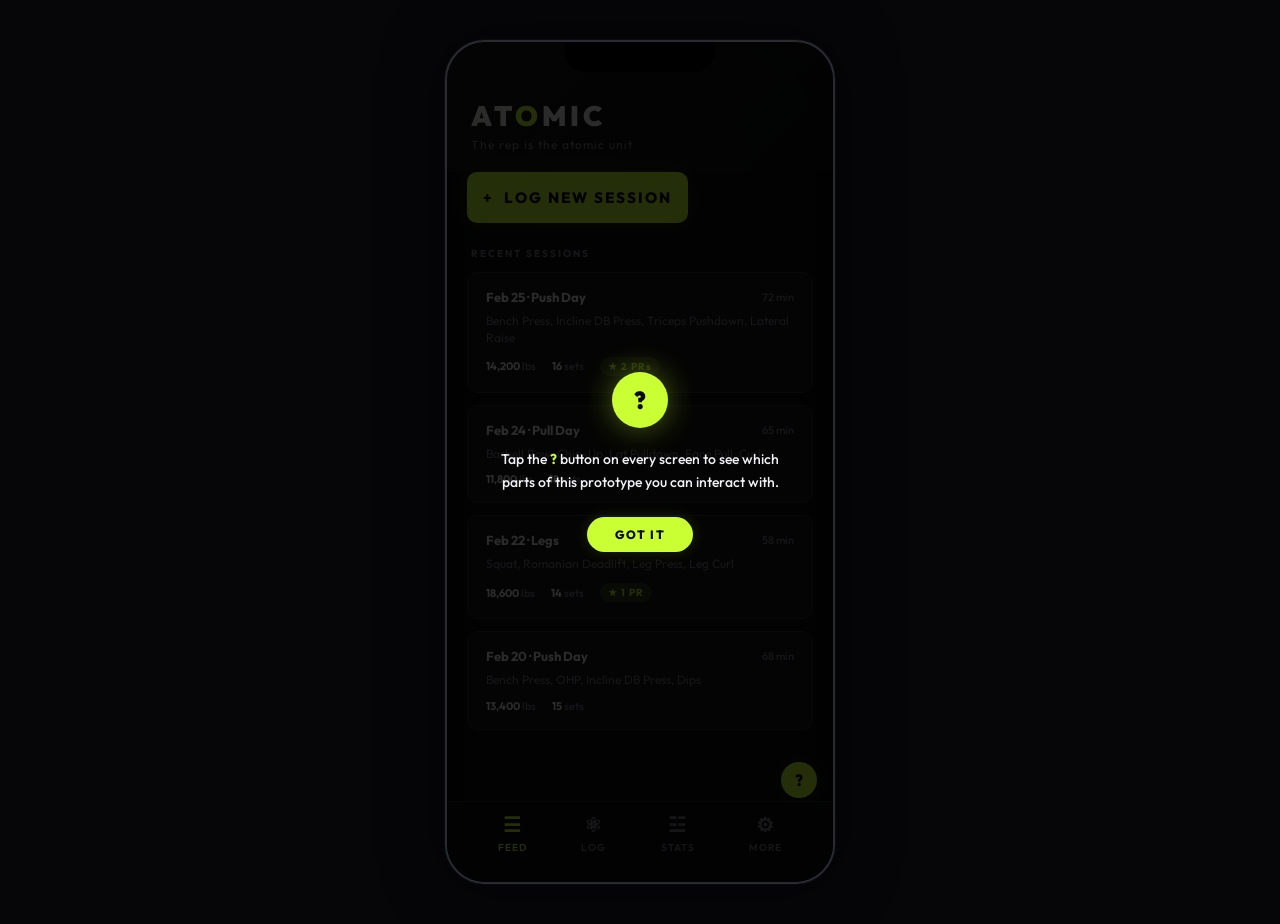
==== commit c3320d25: "Add onboarding overlay explaining the help button - Full-screen overlay on first load tells users to" ====
--- a/designs/prototype.html
+++ b/designs/prototype.html
@@ -1108,6 +1108,70 @@
     border: 1px solid rgba(202,255,51,0.3);
     z-index: 160;
     white-space: nowrap;
+  }
+
+  /* ── Onboarding Overlay ── */
+  .onboarding-overlay {
+    position: absolute;
+    inset: 0;
+    background: rgba(0,0,0,0.82);
+    z-index: 250;
+    display: flex;
+    flex-direction: column;
+    align-items: center;
+    justify-content: center;
+    padding: 40px 32px;
+    cursor: pointer;
+  }
+
+  .onboarding-content {
+    text-align: center;
+    max-width: 280px;
+  }
+
+  .onboarding-icon {
+    width: 56px;
+    height: 56px;
+    border-radius: 50%;
+    background: var(--volt);
+    color: var(--bg);
+    font-family: 'Outfit', sans-serif;
+    font-size: 24px;
+    font-weight: 900;
+    display: flex;
+    align-items: center;
+    justify-content: center;
+    margin: 0 auto 20px;
+    box-shadow: 0 0 32px var(--volt-glow), 0 4px 16px rgba(0,0,0,0.4);
+    animation: fabPulse 3s ease-in-out infinite;
+  }
+
+  .onboarding-text {
+    font-size: 14px;
+    font-weight: 500;
+    color: var(--text-primary);
+    line-height: 1.6;
+    margin-bottom: 24px;
+  }
+
+  .onboarding-text strong {
+    color: var(--volt);
+    font-weight: 700;
+  }
+
+  .onboarding-dismiss {
+    padding: 10px 28px;
+    background: var(--volt);
+    color: var(--bg);
+    border: none;
+    border-radius: 20px;
+    font-family: 'Outfit', sans-serif;
+    font-size: 12px;
+    font-weight: 800;
+    letter-spacing: 1.5px;
+    text-transform: uppercase;
+    cursor: pointer;
+    box-shadow: 0 0 16px var(--volt-dim);
   }
 
   /* ── Mobile-friendly: fill viewport on small screens ── */
@@ -1413,6 +1477,17 @@
   <!-- Hotspot system — MUST be after all screens for z-index layering -->
   <div class="hotspot-overlay" id="hotspot-overlay"></div>
   <button class="help-fab" id="help-fab" title="Show clickable areas">?</button>
+
+  <!-- Onboarding overlay — shown on first load -->
+  <div class="onboarding-overlay" id="onboarding-overlay">
+    <div class="onboarding-content">
+      <div class="onboarding-icon">?</div>
+      <div class="onboarding-text">
+        Tap the <strong>?</strong> button on every screen to see which parts of this prototype you can interact with.
+      </div>
+      <button class="onboarding-dismiss" id="onboarding-dismiss">Got it</button>
+    </div>
+  </div>
 </div>
 
 
@@ -1872,11 +1947,17 @@
     });
   });
 
-  // Auto-show on first load so people know it exists
-  setTimeout(() => {
+  // ── Onboarding: dismiss then show hotspots ──
+  document.getElementById('onboarding-dismiss')?.addEventListener('click', (e) => {
+    e.stopPropagation();
+    document.getElementById('onboarding-overlay').remove();
     showHotspots();
-    setTimeout(hideHotspots, 2500);
-  }, 600);
+  });
+  document.getElementById('onboarding-overlay')?.addEventListener('click', (e) => {
+    e.stopPropagation();
+    document.getElementById('onboarding-overlay').remove();
+    showHotspots();
+  });
 </script>
 
 </body>
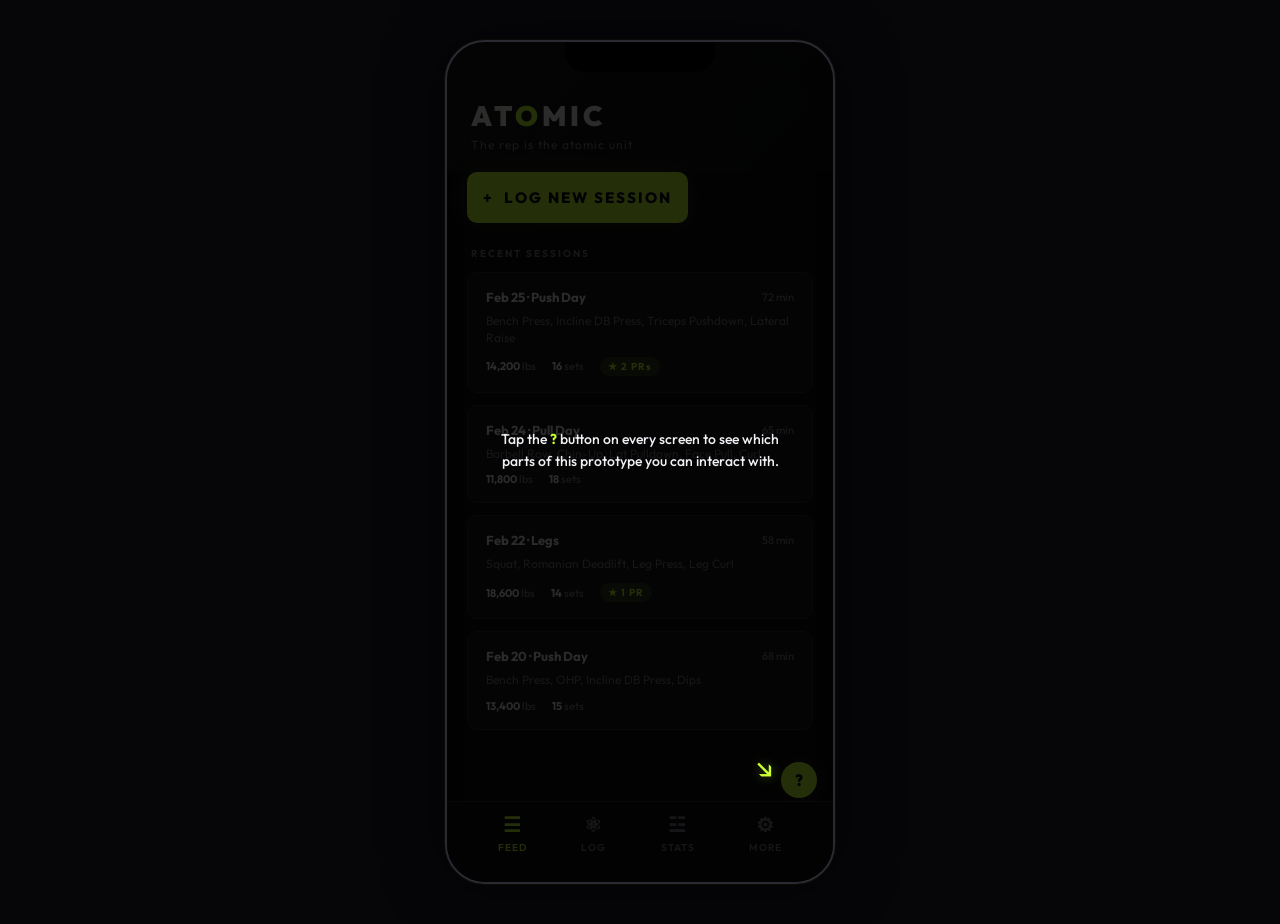
==== commit cf04ad71: "Force users to tap the actual ? button to dismiss onboarding - Removed Got it button from onboarding" ====
--- a/designs/prototype.html
+++ b/designs/prototype.html
@@ -1129,23 +1129,6 @@
     max-width: 280px;
   }
 
-  .onboarding-icon {
-    width: 56px;
-    height: 56px;
-    border-radius: 50%;
-    background: var(--volt);
-    color: var(--bg);
-    font-family: 'Outfit', sans-serif;
-    font-size: 24px;
-    font-weight: 900;
-    display: flex;
-    align-items: center;
-    justify-content: center;
-    margin: 0 auto 20px;
-    box-shadow: 0 0 32px var(--volt-glow), 0 4px 16px rgba(0,0,0,0.4);
-    animation: fabPulse 3s ease-in-out infinite;
-  }
-
   .onboarding-text {
     font-size: 14px;
     font-weight: 500;
@@ -1159,19 +1142,19 @@
     font-weight: 700;
   }
 
-  .onboarding-dismiss {
-    padding: 10px 28px;
-    background: var(--volt);
-    color: var(--bg);
-    border: none;
-    border-radius: 20px;
-    font-family: 'Outfit', sans-serif;
-    font-size: 12px;
-    font-weight: 800;
-    letter-spacing: 1.5px;
-    text-transform: uppercase;
-    cursor: pointer;
-    box-shadow: 0 0 16px var(--volt-dim);
+  .onboarding-arrow {
+    position: absolute;
+    bottom: 96px;
+    right: 60px;
+    color: var(--volt);
+    font-size: 28px;
+    animation: arrowBounce 1.2s ease-in-out infinite;
+    text-shadow: 0 0 12px var(--volt-glow);
+  }
+
+  @keyframes arrowBounce {
+    0%, 100% { transform: translate(0, 0); }
+    50% { transform: translate(4px, 4px); }
   }
 
   /* ── Mobile-friendly: fill viewport on small screens ── */
@@ -1478,15 +1461,14 @@
   <div class="hotspot-overlay" id="hotspot-overlay"></div>
   <button class="help-fab" id="help-fab" title="Show clickable areas">?</button>
 
-  <!-- Onboarding overlay — shown on first load -->
+  <!-- Onboarding overlay — shown on first load, dismissed by tapping the ? FAB -->
   <div class="onboarding-overlay" id="onboarding-overlay">
     <div class="onboarding-content">
-      <div class="onboarding-icon">?</div>
       <div class="onboarding-text">
         Tap the <strong>?</strong> button on every screen to see which parts of this prototype you can interact with.
       </div>
-      <button class="onboarding-dismiss" id="onboarding-dismiss">Got it</button>
     </div>
+    <div class="onboarding-arrow">&#8600;</div>
   </div>
 </div>
 
@@ -1615,6 +1597,10 @@
 
   fab.addEventListener('click', (e) => {
     e.stopPropagation();
+    // Dismiss onboarding if present
+    const onboarding = document.getElementById('onboarding-overlay');
+    if (onboarding) onboarding.remove();
+
     if (overlayVisible) {
       hideHotspots();
     } else {
@@ -1947,17 +1933,6 @@
     });
   });
 
-  // ── Onboarding: dismiss then show hotspots ──
-  document.getElementById('onboarding-dismiss')?.addEventListener('click', (e) => {
-    e.stopPropagation();
-    document.getElementById('onboarding-overlay').remove();
-    showHotspots();
-  });
-  document.getElementById('onboarding-overlay')?.addEventListener('click', (e) => {
-    e.stopPropagation();
-    document.getElementById('onboarding-overlay').remove();
-    showHotspots();
-  });
 </script>
 
 </body>
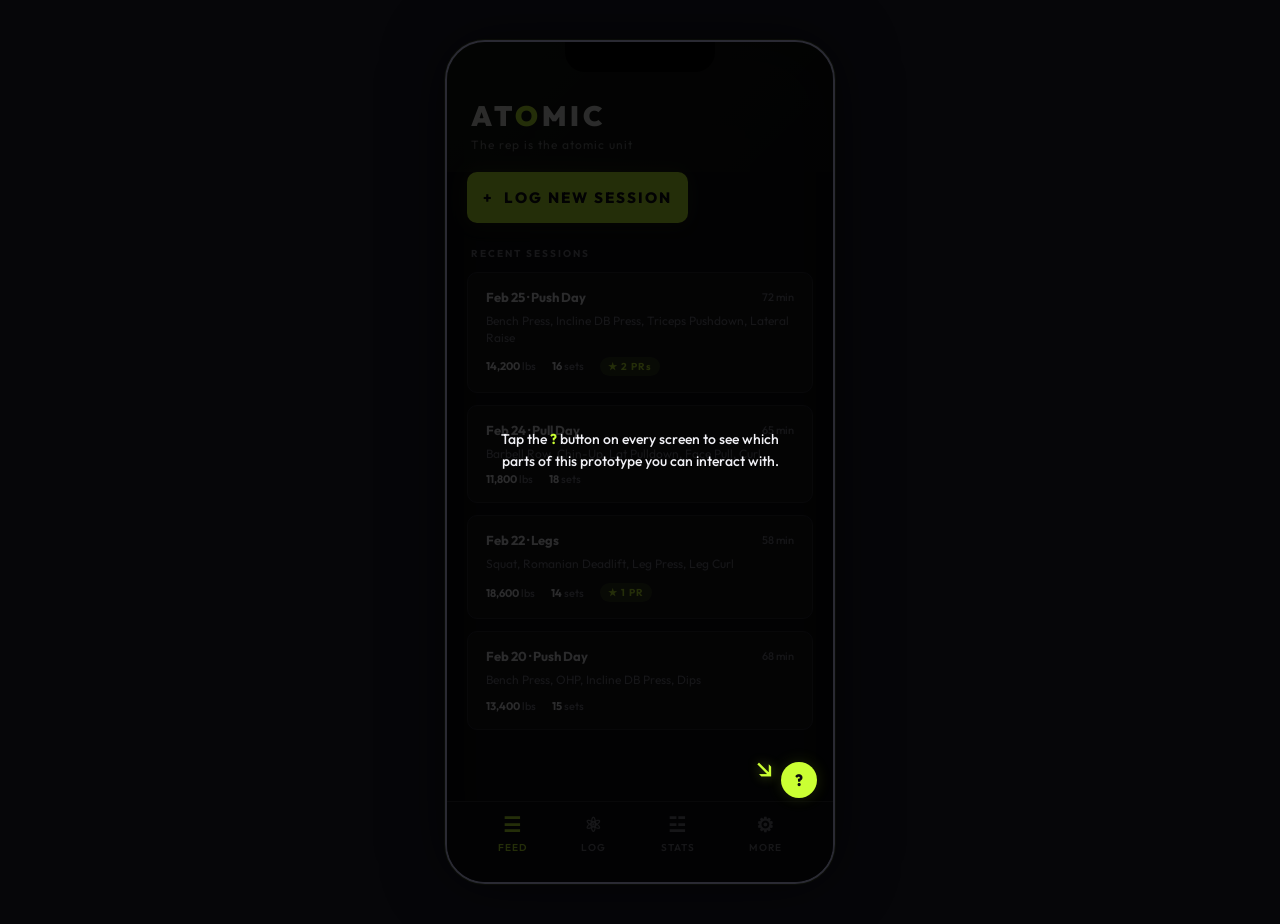
==== commit 9d614e45: "Fix FAB z-index to sit above onboarding overlay FAB was at z-index 200, onboarding at 250, blocking " ====
--- a/designs/prototype.html
+++ b/designs/prototype.html
@@ -1031,7 +1031,7 @@
     font-size: 16px;
     font-weight: 800;
     cursor: pointer;
-    z-index: 200;
+    z-index: 300;
     display: flex;
     align-items: center;
     justify-content: center;
